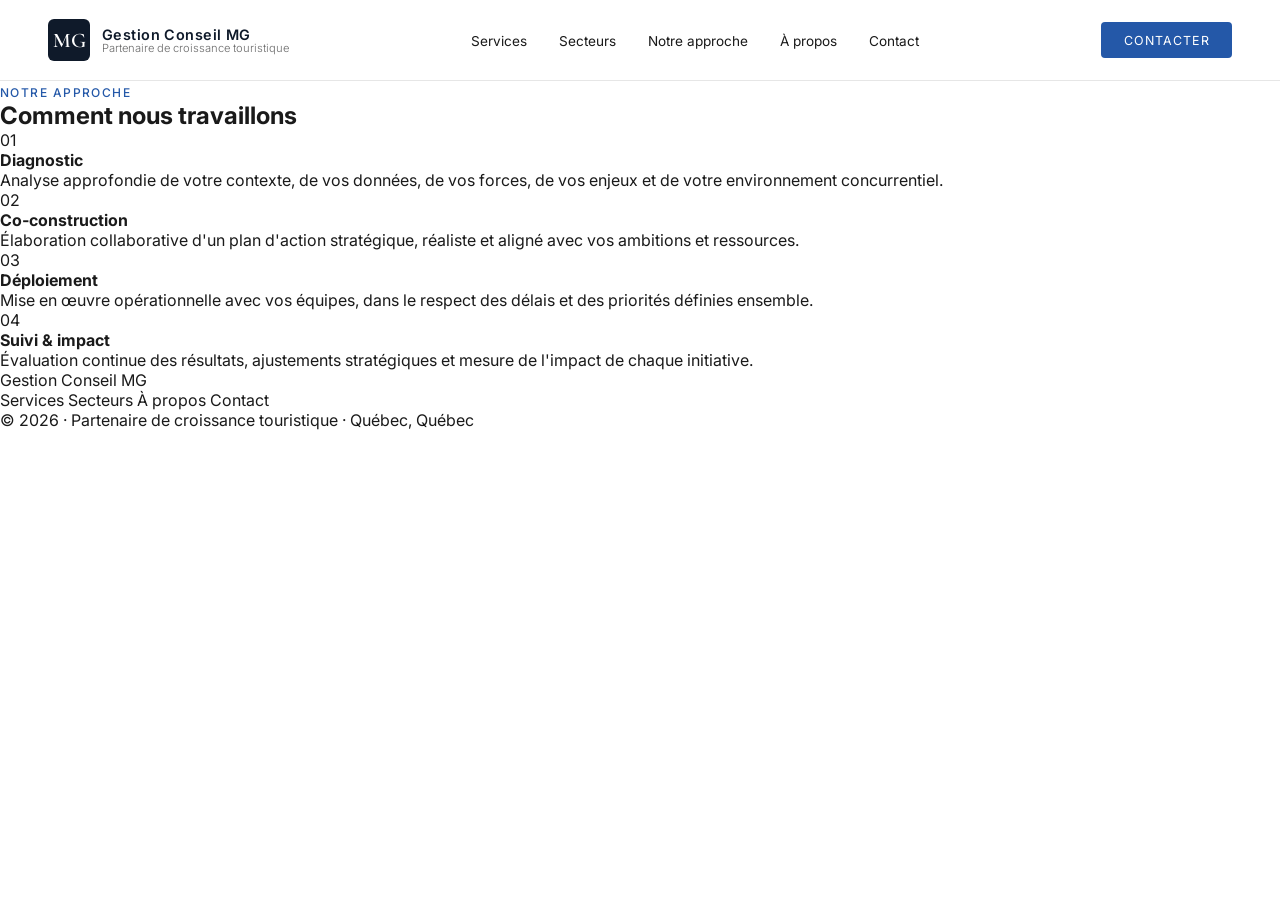
==== approche.html @ d7da7059 "Refactorisation : séparation CSS et JS, ajout des pages HTML" ====
<!DOCTYPE html>
<html lang="fr">
<head>
  <meta charset="UTF-8">
  <meta name="viewport" content="width=device-width, initial-scale=1.0">
  <title>Notre approche — Gestion Conseil MG</title>

  <link rel="stylesheet" href="style.css">
  <script src="script.js" defer></script>

  <link href="https://fonts.googleapis.com/css2?family=Inter:wght@300;400;500;600&family=Cormorant+Garamond:wght@400;500;600&display=swap" rel="stylesheet">
</head>
<body>

<div class="mobile-overlay"></div>

<div class="mobile-drawer">
  <a href="services.html">Services</a>
  <a href="secteurs.html">Secteurs</a>
  <a href="approche.html">Notre approche</a>
  <a href="apropos.html">À propos</a>
  <a href="contact.html">Contact</a>

  <a class="drawer-cta" href="contact.html">Démarrer un projet</a>

  <div class="drawer-infos">
    Québec, Québec, Canada<br>
    contact@gestionconseilmg.com
  </div>
</div>

<nav>
  <a class="logo-wrap" href="index.html">
    <div class="logo-mark"><span>MG</span></div>
    <div>
      <div class="logo-text">Gestion Conseil MG</div>
      <div class="logo-sub">Partenaire de croissance touristique</div>
    </div>
  </a>

  <button class="nav-toggle" aria-label="Ouvrir le menu" aria-expanded="false">
    <span class="bar"></span>
    <span class="bar"></span>
    <span class="bar"></span>
  </button>

  <ul class="nav-links">
    <li><a href="services.html">Services</a></li>
    <li><a href="secteurs.html">Secteurs</a></li>
    <li><a href="approche.html">Notre approche</a></li>
    <li><a href="apropos.html">À propos</a></li>
    <li><a href="contact.html">Contact</a></li>
  </ul>

  <a class="nav-cta" href="contact.html">Contacter</a>
</nav>

<section class="process" id="approche">
  <span class="sec-label">Notre approche</span>
  <h2>Comment nous travaillons</h2>

  <div class="steps">
    <div class="step">
      <div class="step-n">01</div>
      <h4>Diagnostic</h4>
      <p>Analyse approfondie de votre contexte, de vos données, de vos forces, de vos enjeux et de votre environnement concurrentiel.</p>
    </div>

    <div class="step">
      <div class="step-n">02</div>
      <h4>Co‑construction</h4>
      <p>Élaboration collaborative d'un plan d'action stratégique, réaliste et aligné avec vos ambitions et ressources.</p>
    </div>

    <div class="step">
      <div class="step-n">03</div>
      <h4>Déploiement</h4>
      <p>Mise en œuvre opérationnelle avec vos équipes, dans le respect des délais et des priorités définies ensemble.</p>
    </div>

    <div class="step">
      <div class="step-n">04</div>
      <h4>Suivi &amp; impact</h4>
      <p>Évaluation continue des résultats, ajustements stratégiques et mesure de l'impact de chaque initiative.</p>
    </div>
  </div>
</section>

<footer>
  <div class="foot-logo">Gestion Conseil MG</div>
  <div class="foot-links">
    <a href="services.html">Services</a>
    <a href="secteurs.html">Secteurs</a>
    <a href="apropos.html">À propos</a>
    <a href="contact.html">Contact</a>
  </div>
  <div class="foot-right">© 2026 · Partenaire de croissance touristique · Québec, Québec</div>
</footer>

</body>
</html>
---- style.css ----
/* ───────────────────────────────────────────── */
/* VARIABLES & RESET */
/* ───────────────────────────────────────────── */

:root {
  --encre: #0f1a2a;
  --cobalt: #2458A8;
  --safran: #C47A1E;
  --ivoire: #F7F3EB;
  --bg: #ffffff;
  --bg-soft: #f5f7fa;
  --text: #1a1a1a;
  --text-muted: #6b6b6b;
  --border: #dcdcdc;
  --border-soft: #e6e6e6;
  --radius: 6px;
}

* { margin: 0; padding: 0; box-sizing: border-box; }
body {
  font-family: 'Inter', sans-serif;
  background: var(--bg);
  color: var(--text);
  overflow-x: hidden;
}
a { text-decoration: none; color: inherit; }
ul { list-style: none; }

/* ───────────────────────────────────────────── */
/* NAVIGATION */
/* ───────────────────────────────────────────── */

nav {
  padding: 1.2rem 3rem;
  display: flex;
  justify-content: space-between;
  align-items: center;
  border-bottom: 0.5px solid var(--border-soft);
  background: var(--bg);
  position: relative;
  z-index: 1000;
}

.logo-wrap { display: flex; align-items: center; gap: 12px; }
.logo-mark {
  width: 42px; height: 42px;
  border-radius: 6px;
  background: var(--encre);
  display: flex; align-items: center; justify-content: center;
}
.logo-mark span {
  font-family: 'Cormorant Garamond', serif;
  font-size: 1.3rem; color: #fff; font-weight: 600;
}
.logo-text {
  font-size: 0.9rem; font-weight: 600; color: var(--encre);
  letter-spacing: 0.03em;
}
.logo-sub {
  font-size: 0.7rem; font-weight: 300; color: var(--text-muted);
  margin-top: -2px;
}

.nav-links {
  display: flex;
  gap: 2rem;
  align-items: center;
}

.nav-links a {
  font-size: 0.85rem;
  font-weight: 400;
  color: var(--text);
  transition: color 0.2s;
}
.nav-links a:hover { color: var(--cobalt); }

.nav-cta {
  background: var(--cobalt);
  color: #fff;
  padding: 0.65rem 1.4rem;
  border-radius: 4px;
  border: none;
  font-size: 0.78rem;
  letter-spacing: 0.08em;
  text-transform: uppercase;
  cursor: pointer;
  transition: opacity 0.2s;
}
.nav-cta:hover { opacity: 0.85; }

/* ───────────────────────────────────────────── */
/* HAMBURGER (3 LIGNES ANIMÉES) */
/* ───────────────────────────────────────────── */

.nav-toggle {
  display: none;
  flex-direction: column;
  gap: 5px;
  background: none;
  border: none;
  cursor: pointer;
  z-index: 1100;
}

.nav-toggle .bar {
  width: 26px;
  height: 3px;
  background: var(--encre);
  border-radius: 2px;
  transition: transform 0.35s ease, opacity 0.25s ease;
}

/* État ouvert → croix */
.nav-toggle.open .bar:nth-child(1) {
  transform: translateY(8px) rotate(45deg);
}
.nav-toggle.open .bar:nth-child(2) {
  opacity: 0;
}
.nav-toggle.open .bar:nth-child(3) {
  transform: translateY(-8px) rotate(-45deg);
}

/* ───────────────────────────────────────────── */
/* DRAWER MOBILE */
/* ───────────────────────────────────────────── */

.mobile-overlay {
  position: fixed;
  inset: 0;
  background: rgba(0,0,0,0.45);
  opacity: 0;
  pointer-events: none;
  transition: opacity 0.3s ease;
  z-index: 900;
}

body.nav-open .mobile-overlay {
  opacity: 1;
  pointer-events: auto;
}

.mobile-drawer {
  position: fixed;
  top: 0;
  right: -80%;
  width: 80%;
  height: 100vh;
  background: var(--encre);
  padding: 2.5rem 2rem;
  display: flex;
  flex-direction: column;
  gap: 2rem;
  transition: right 0.35s ease;
  z-index: 1000;
}

body.nav-open .mobile-drawer {
  right: 0;
}

.mobile-drawer a {
  color: #fff;
  font-size: 1rem;
  font-weight: 400;
  padding: 0.4rem 0;
}

.mobile-drawer .drawer-cta {
  margin-top: 1rem;
  background: var(--cobalt);
  color: #fff;
  padding: 0.9rem 1.4rem;
  border-radius: 4px;
  text-align: center;
  font-size: 0.85rem;
  letter-spacing: 0.08em;
  text-transform: uppercase;
}

.drawer-infos {
  margin-top: auto;
  color: rgba(255,255,255,0.7);
  font-size: 0.85rem;
  line-height: 1.6;
}

/* ───────────────────────────────────────────── */
/* HERO */
/* ───────────────────────────────────────────── */

.hero {
  display: grid;
  grid-template-columns: 1fr 1fr;
  min-height: 600px;
  border-bottom: 0.5px solid var(--border-soft);
}

.hero-left {
  padding: 4rem 3rem;
  display: flex;
  flex-direction: column;
  justify-content: center;
}

.hero-tag {
  display: flex;
  align-items: center;
  gap: 10px;
  margin-bottom: 1.2rem;
}
.tag-line {
  width: 40px; height: 2px; background: var(--cobalt);
}
.tag-txt {
  font-size: 0.75rem; letter-spacing: 0.1em; color: var(--cobalt);
  text-transform: uppercase;
}

h1 {
  font-family: 'Cormorant Garamond', serif;
  font-size: 3rem;
  font-weight: 400;
  line-height: 1.2;
  margin-bottom: 1.2rem;
}
h1 em { font-style: italic; color: var(--cobalt); }

.hero-desc {
  font-size: 0.95rem;
  color: var(--text-muted);
  line-height: 1.75;
  margin-bottom: 2rem;
}

.hero-actions {
  display: flex;
  gap: 1rem;
}

.btn-dark {
  background: var(--encre);
  color: #fff;
  padding: 0.9rem 1.6rem;
  border-radius: 4px;
  border: none;
  font-size: 0.8rem;
  letter-spacing: 0.08em;
  text-transform: uppercase;
  cursor: pointer;
}
.btn-outline {
  background: transparent;
  border: 1px solid var(--encre);
  color: var(--encre);
  padding: 0.9rem 1.6rem;
  border-radius: 4px;
  font-size: 0.8rem;
  letter-spacing: 0.08em;
  text-transform: uppercase;
  cursor: pointer;
}

/* HERO RIGHT */
.hero-right {
  position: relative;
  overflow: hidden;
  display: grid;
  grid-template-rows: 1fr auto auto;
}

.hero-right-bg {
  position: absolute;
  inset: 0;
  width: 100%; height: 100%;
  object-fit: cover;
  z-index: 1;
}

.hero-right-overlay {
  position: absolute;
  inset: 0;
  background: rgba(0,0,0,0.15);
  z-index: 2;
}

.hero-stat-block {
  padding: 2rem;
  border-top: 0.5px solid rgba(255,255,255,0.2);
  z-index: 3;
  backdrop-filter: blur(3px);
}

.big-num {
  font-family: 'Cormorant Garamond', serif;
  font-size: 2.8rem;
  color: #fff;
  margin-bottom: 0.3rem;
}
.big-label {
  font-size: 0.85rem;
  color: rgba(255,255,255,0.85);
  line-height: 1.6;
}

/* ───────────────────────────────────────────── */
/* TAGLINE BAR */
/* ───────────────────────────────────────────── */

.tagline-bar {
  display: flex;
  justify-content: center;
  align-items: center;
  gap: 2rem;
  padding: 1.4rem 0;
  background: var(--bg-soft);
  border-bottom: 0.5px solid var(--border-soft);
}

.tl-item {
  font-size: 0.78rem;
  color: var(--text-muted);
  letter-spacing: 0.05em;
}
.tl-dot {
  width: 5px; height: 5px; border-radius: 50%;
  background: var(--cobalt); opacity: 0.4;
}

/* ───────────────────────────────────────────── */
/* SERVICES */
/* ───────────────────────────────────────────── */

.section { padding: 4.5rem 3rem; }

.sec-header {
  display: flex;
  justify-content: space-between;
  align-items: flex-end;
  margin-bottom: 2.5rem;
}

.sec-label {
  font-size: 0.75rem;
  letter-spacing: 0.12em;
  text-transform: uppercase;
  color: var(--cobalt);
  font-weight: 500;
}

.sec-desc-right {
  max-width: 380px;
  font-size: 0.85rem;
  color: var(--text-muted);
  line-height: 1.7;
}

.services-grid {
  display: grid;
  grid-template-columns: repeat(2, 1fr);
  border-top: 0.5px solid var(--border-soft);
  border-left: 0.5px solid var(--border-soft);
}

.svc {
  padding: 2.5rem 2rem;
  border-right: 0.5px solid var(--border-soft);
  border-bottom: 0.5px solid var(--border-soft);
  display: flex;
  flex-direction: column;
  transition: background 0.2s;
}
.svc:hover { background: var(--bg-soft); }

.svc-top {
  display: flex;
  justify-content: space-between;
  margin-bottom: 1.5rem;
}

.svc-num {
  font-family: 'Cormorant Garamond', serif;
  font-size: 1.4rem;
  color: var(--cobalt);
  opacity: 0.3;
}

.svc-badge {
  font-size: 0.65rem;
  font-weight: 500;
  letter-spacing: 0.1em;
  text-transform: uppercase;
  padding: 4px 10px;
  border-radius: 100px;
  background: var(--ivoire);
  color: var(--ocre);
  border: 0.5px solid var(--safran);
}

.svc h3 {
  font-family: 'Cormorant Garamond', serif;
  font-size: 1.45rem;
  font-weight: 400;
  margin-bottom: 1rem;
  line-height: 1.3;
}
.svc h3 em { color: var(--cobalt); }

.svc-body {
  font-size: 0.82rem;
  color: var(--text-muted);
  line-height: 1.75;
  flex: 1;
}

.svc-items {
  margin-top: 1rem;
  display: flex;
  flex-direction: column;
  gap: 0.55rem;
}

.svc-items li {
  display: flex;
  gap: 9px;
  font-size: 0.8rem;
  color: var(--text-muted);
  line-height: 1.55;
}

.li-dot {
  width: 5px; height: 5px;
  border-radius: 50%;
  background: var(--ocre);
  opacity: 0.5;
  margin-top: 7px;
}

.svc-footer {
  margin-top: 1.5rem;
  padding-top: 1.2rem;
  border-top: 0.5px solid var(--border-soft);
}

.svc-link {
  font-size: 0.72rem;
  font-weight: 500;
  color: var(--cobalt);
  letter-spacing: 0.08em;
  text-transform: uppercase;
  transition: gap 0.2s, color 0.2s;
}
.svc-link:hover { color: var(--ocre); }

/* ───────────────────────────────────────────── */
/* SECTEURS */
/* ───────────────────────────────────────────── */

.secteurs-section { padding: 4.5rem 3rem; background: var(--bg-soft); }

.secteur-tabs {
  display: flex;
  border-bottom: 0.5px solid var(--border-soft);
  overflow-x: auto;
}

.tab-btn {
  font-size: 0.82rem;
  font-weight: 400;
  letter-spacing: 0.06em;
  color: var(--text-muted);
  background: transparent;
  border: none;
  border-bottom: 2px solid transparent;
  padding: 0.9rem 1.6rem;
  cursor: pointer;
  transition: color 0.2s, border-color 0.2s;
  white-space: nowrap;
}
.tab-btn.active {
  color: var(--encre);
  font-weight: 500;
  border-bottom-color: var(--ocre);
}
.tab-btn:hover { color: var(--text); }

.secteur-panels {
  border: 0.5px solid var(--border-soft);
  border-top: none;
  background: var(--bg);
}

.secteur-panel {
  display: none;
  grid-template-columns: 1fr 1fr;
  min-height: 400px;
}
.secteur-panel.active { display: grid; }

.panel-left {
  padding: 3rem;
  border-right: 0.5px solid var(--border-soft);
  display: flex;
  flex-direction: column;
  justify-content: space-between;
}

.panel-icon {
  width: 52px; height: 52px;
  background: var(--encre);
  border-radius: 6px;
  display: flex;
  align-items: center;
  justify-content: center;
  margin-bottom: 2rem;
}
.panel-icon svg {
  width: 24px; height: 24px;
  stroke: #fff;
  fill: none;
  stroke-width: 1.5;
}

.panel-title {
  font-family: 'Cormorant Garamond', serif;
  font-size: 2.1rem;
  font-weight: 400;
  margin-bottom: 0.75rem;
}
.panel-title em { color: var(--cobalt); }

.panel-subtitle {
  font-size: 0.86rem;
  color: var(--text-muted);
  line-height: 1.78;
  margin-bottom: 2rem;
}

.panel-cta {
  display: inline-flex;
  align-items: center;
  gap: 8px;
  font-size: 0.75rem;
  font-weight: 500;
  color: var(--ocre);
  letter-spacing: 0.1em;
  text-transform: uppercase;
  border: 1px solid var(--ocre);
  padding: 0.65rem 1.3rem;
  border-radius: 3px;
  background: transparent;
  transition: background 0.2s, color 0.2s;
}
.panel-cta:hover {
  background: var(--ocre);
  color: #fff;
}

.panel-right {
  padding: 3rem;
  display: flex;
  flex-direction: column;
}

.panel-challenge h4,
.panel-services h4 {
  font-size: 0.7rem;
  font-weight: 500;
  letter-spacing: 0.15em;
  color: var(--cobalt);
  text-transform: uppercase;
  margin-bottom: 1rem;
}

.panel-challenge p {
  font-size: 0.87rem;
  color: var(--text-muted);
  line-height: 1.78;
}

.panel-services {
  border-top: 0.5px solid var(--border-soft);
  padding-top: 1.5rem;
}

.panel-tags {
  display: flex;
  flex-wrap: wrap;
  gap: 0.5rem;
}

.ptag {
  font-size: 0.72rem;
  font-weight: 400;
  color: var(--encre);
  background: var(--ivoire);
  border: 0.5px solid var(--safran);
  padding: 5px 13px;
  border-radius: 100px;
}

/* ───────────────────────────────────────────── */
/* À PROPOS */
/* ───────────────────────────────────────────── */

.about {
  display: grid;
  grid-template-columns: 1fr 1fr;
  background: var(--encre);
}

.about-left {
  padding: 4.5rem 3rem;
  border-right: 0.5px solid rgba(255,255,255,0.08);
}

.about-left .sec-label { color: var(--safran); }
.about-left h2 { color: #fff; margin-bottom: 1.5rem; }

.about-right {
  padding: 4.5rem 3rem;
  display: flex;
  flex-direction: column;
  justify-content: center;
}

.about-right p {
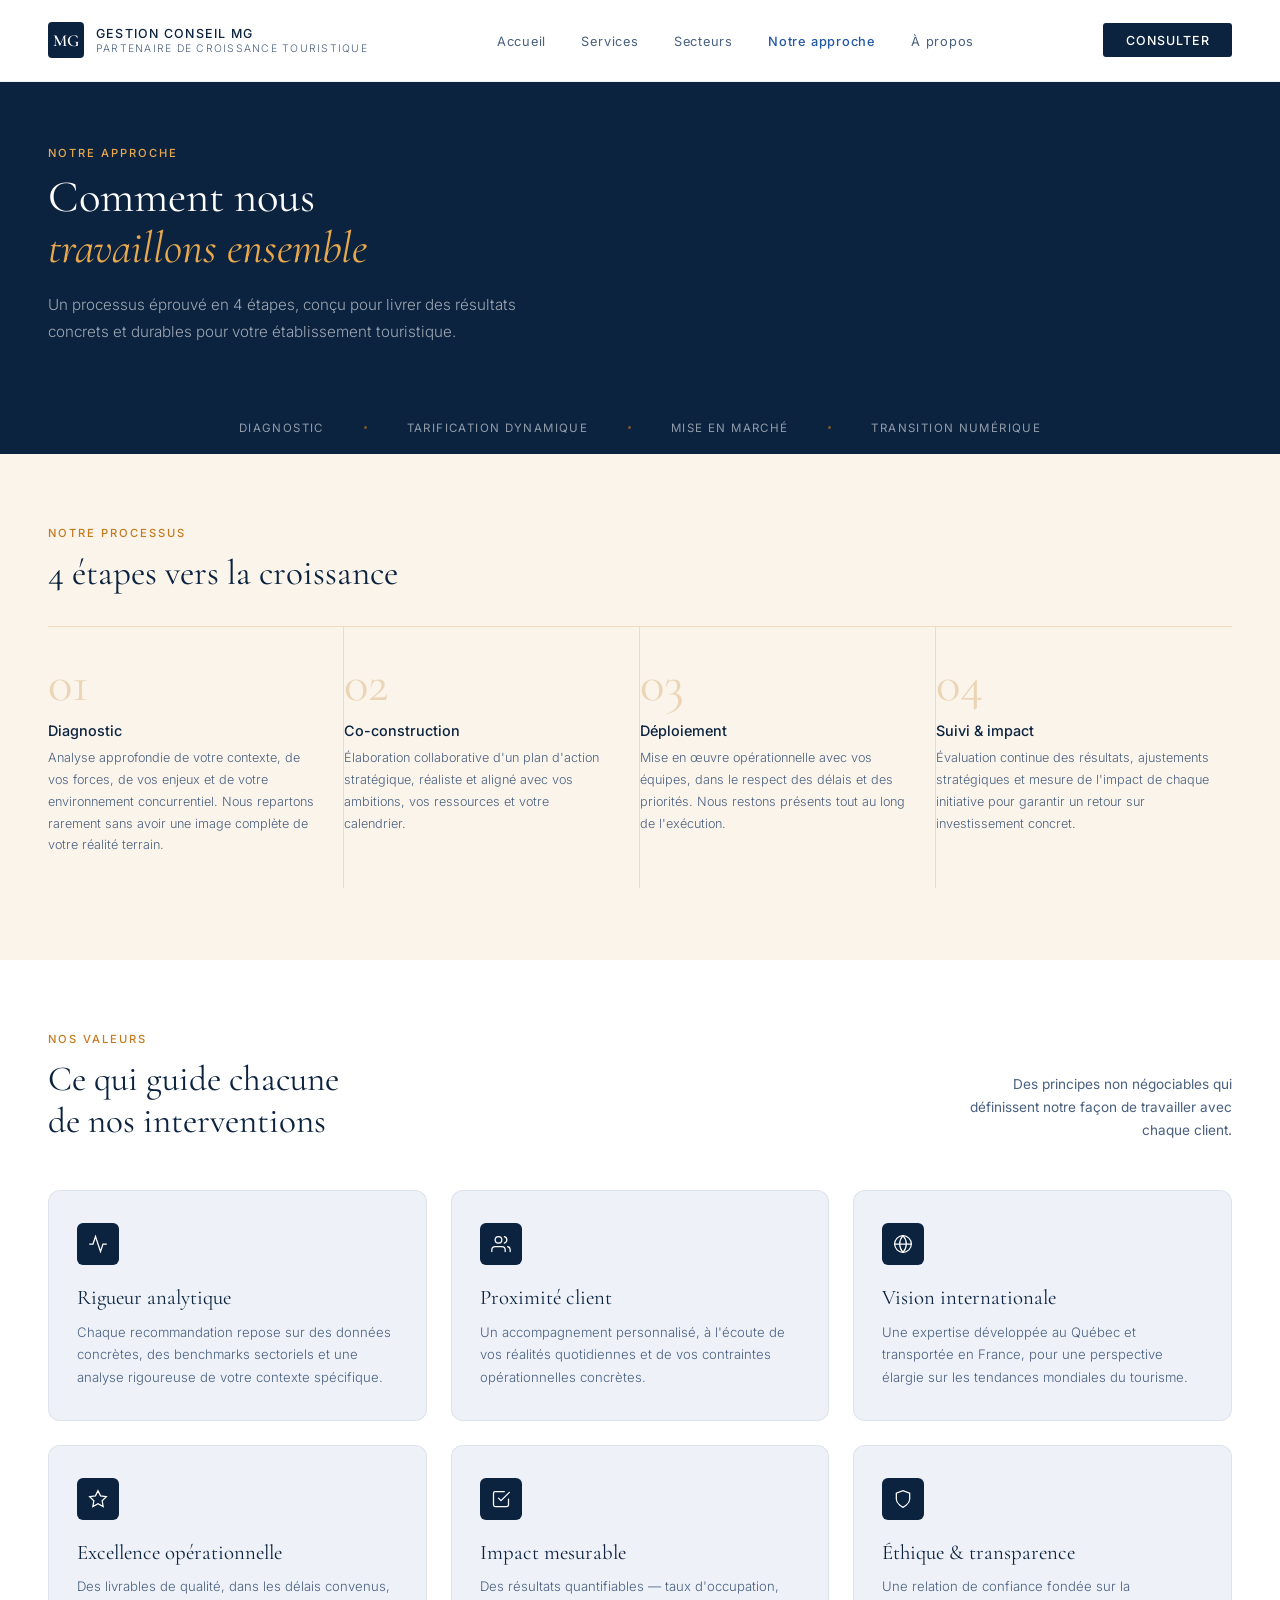
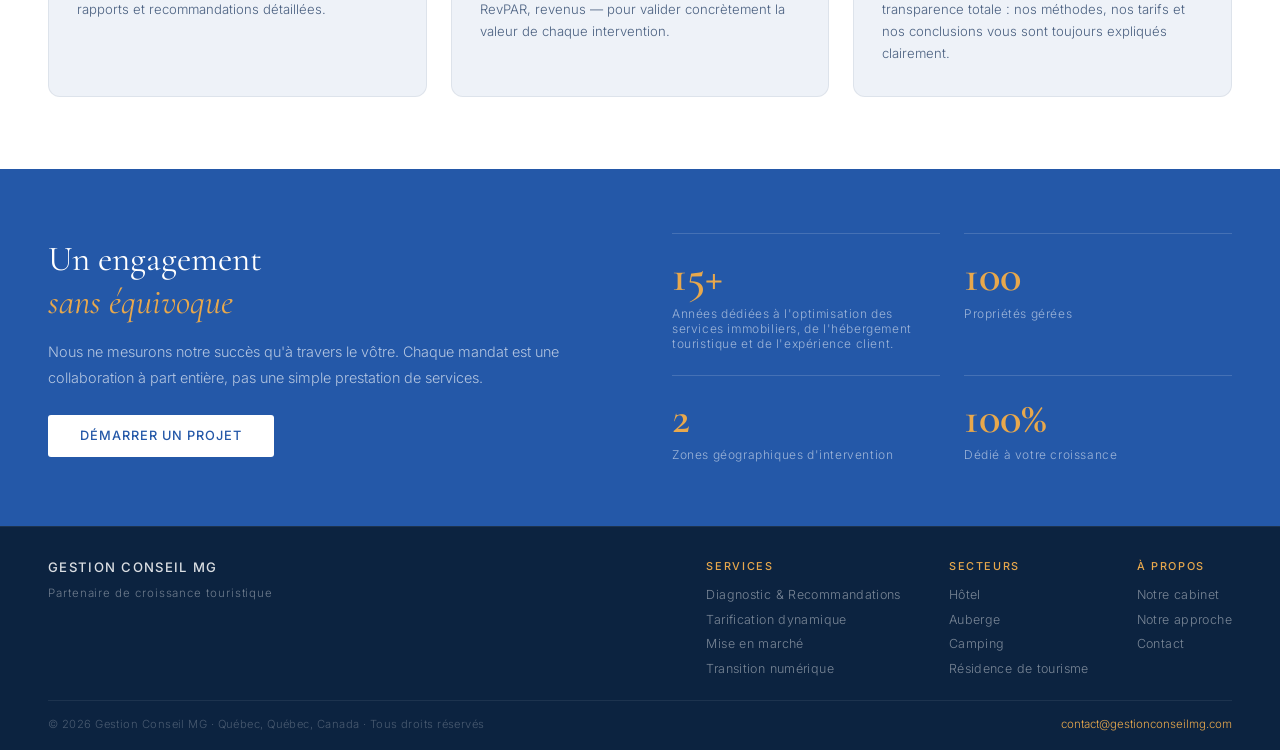
==== commit 22c57a53: "Update approche.html" ====
--- a/approche.html
+++ b/approche.html
@@ -1,101 +1,154 @@
 <!DOCTYPE html>
 <html lang="fr">
 <head>
-  <meta charset="UTF-8">
-  <meta name="viewport" content="width=device-width, initial-scale=1.0">
-  <title>Notre approche — Gestion Conseil MG</title>
-
-  <link rel="stylesheet" href="style.css">
-  <script src="script.js" defer></script>
-
-  <link href="https://fonts.googleapis.com/css2?family=Inter:wght@300;400;500;600&family=Cormorant+Garamond:wght@400;500;600&display=swap" rel="stylesheet">
+  <meta charset="UTF-8"/><meta name="viewport" content="width=device-width, initial-scale=1.0"/>
+  <title>Notre approche | Gestion Conseil MG</title>
+  <link rel="stylesheet" href="style.css"/>
+  <style>
+    .steps-section { padding: 4.5rem 3rem; background: var(--ivoire); }
+    .steps { display: grid; grid-template-columns: repeat(4,1fr); border-top: 0.5px solid rgba(196,122,30,.2); margin-top: 2rem; }
+    .step { padding: 2rem 1.8rem 2rem 0; border-right: 0.5px solid rgba(196,122,30,.2); }
+    .step:last-child { border-right: none; padding-right: 0; }
+    .step-n { font-family: 'Cormorant Garamond', serif; font-size: 3.2rem; color: var(--ocre); opacity: .25; line-height: 1; margin-bottom: .75rem; }
+    .step h4 { font-size: .9rem; font-weight: 500; color: var(--encre); margin-bottom: .5rem; }
+    .step p { font-size: .79rem; font-weight: 300; color: var(--text-muted); line-height: 1.72; }
+    .values-section { padding: 4.5rem 3rem; }
+    .values-grid { display: grid; grid-template-columns: repeat(3,1fr); gap: 1.5rem; margin-top: 2.5rem; }
+    .val-card { border: 0.5px solid var(--border-soft); border-radius: var(--radius-lg); padding: 2rem 1.75rem; background: var(--bg-soft); transition: border-color .2s; }
+    .val-card:hover { border-color: var(--cobalt); }
+    .val-icon { width: 42px; height: 42px; background: var(--encre); border-radius: 6px; display: flex; align-items: center; justify-content: center; margin-bottom: 1.25rem; }
+    .val-icon svg { width: 20px; height: 20px; stroke: #fff; fill: none; stroke-width: 1.5; stroke-linecap: round; }
+    .val-card h3 { font-family: 'Cormorant Garamond', serif; font-size: 1.3rem; font-weight: 400; color: var(--text); margin-bottom: .65rem; }
+    .val-card p { font-size: .82rem; font-weight: 300; color: var(--text-muted); line-height: 1.7; }
+    .engagement { padding: 4rem 3rem; background: var(--cobalt); display: grid; grid-template-columns: 1fr 1fr; gap: 4rem; align-items: center; }
+    .engagement h2 { font-family: 'Cormorant Garamond', serif; font-size: 2.2rem; color: #fff; font-weight: 400; }
+    .engagement h2 em { font-style: italic; color: var(--safran); }
+    .engagement p { font-size: .9rem; font-weight: 300; color: rgba(255,255,255,.65); line-height: 1.8; margin-top: 1rem; }
+    .engagement-stats { display: grid; grid-template-columns: 1fr 1fr; gap: 1.5rem; }
+    .e-stat { border-top: 1px solid rgba(255,255,255,.15); padding-top: 1.25rem; }
+    .e-num { font-family: 'Cormorant Garamond', serif; font-size: 2.8rem; font-weight: 600; color: var(--safran); line-height: 1; }
+    .e-label { font-size: .75rem; font-weight: 300; color: rgba(255,255,255,.55); margin-top: .4rem; letter-spacing: .05em; }
+    @media(max-width:860px){
+      .steps { grid-template-columns: 1fr 1fr; }
+      .step { border-bottom: 0.5px solid rgba(196,122,30,.2); }
+      .step:nth-child(2n) { border-right: none; }
+      .values-grid { grid-template-columns: 1fr 1fr; }
+      .engagement { grid-template-columns: 1fr; gap: 2rem; padding: 3rem 1.5rem; }
+      .steps-section { padding: 3rem 1.5rem; }
+      .values-section { padding: 3rem 1.5rem; }
+    }
+    @media(max-width:520px){ .values-grid { grid-template-columns: 1fr; } }
+  </style>
 </head>
 <body>
-
-<div class="mobile-overlay"></div>
-
-<div class="mobile-drawer">
-  <a href="services.html">Services</a>
-  <a href="secteurs.html">Secteurs</a>
-  <a href="approche.html">Notre approche</a>
-  <a href="apropos.html">À propos</a>
-  <a href="contact.html">Contact</a>
-
-  <a class="drawer-cta" href="contact.html">Démarrer un projet</a>
-
-  <div class="drawer-infos">
-    Québec, Québec, Canada<br>
-    contact@gestionconseilmg.com
-  </div>
+<nav>
+  <a class="logo-wrap" href="index.html"><div class="logo-mark"><span>MG</span></div><div><div class="logo-text">Gestion Conseil MG</div><div class="logo-sub">Partenaire de croissance touristique</div></div></a>
+  <ul class="nav-links">
+    <li><a href="index.html">Accueil</a></li><li><a href="services.html">Services</a></li><li><a href="secteurs.html">Secteurs</a></li><li><a href="approche.html" class="active">Notre approche</a></li><li><a href="apropos.html">À propos</a></li>
+  </ul>
+  <a class="nav-cta" href="index.html#contact">Consulter</a>
+  <button class="hamburger" aria-label="Menu"><span></span><span></span><span></span></button>
+</nav>
+<div class="mobile-menu">
+  <a href="index.html">Accueil</a><a href="services.html">Services</a><a href="secteurs.html">Secteurs</a><a href="approche.html">Notre approche</a><a href="apropos.html">À propos</a>
+  <a class="mobile-cta" href="index.html#contact">Consulter</a>
 </div>
 
-<nav>
-  <a class="logo-wrap" href="index.html">
-    <div class="logo-mark"><span>MG</span></div>
-    <div>
-      <div class="logo-text">Gestion Conseil MG</div>
-      <div class="logo-sub">Partenaire de croissance touristique</div>
+<div class="page-hero">
+  <span class="sec-label">Notre approche</span>
+  <h1>Comment nous<br><em>travaillons ensemble</em></h1>
+  <p>Un processus éprouvé en 4 étapes, conçu pour livrer des résultats concrets et durables pour votre établissement touristique.</p>
+</div>
+
+<div class="tagline-bar">
+  <span class="tl-item">Diagnostic</span><div class="tl-dot"></div>
+  <span class="tl-item">Tarification dynamique</span><div class="tl-dot"></div>
+  <span class="tl-item">Mise en marché</span><div class="tl-dot"></div>
+  <span class="tl-item">Transition numérique</span>
+</div>
+
+<section class="steps-section">
+  <span class="sec-label">Notre processus</span>
+  <h2>4 étapes vers la croissance</h2>
+  <div class="steps">
+    <div class="step"><div class="step-n">01</div><h4>Diagnostic</h4><p>Analyse approfondie de votre contexte, de vos forces, de vos enjeux et de votre environnement concurrentiel. Nous repartons rarement sans avoir une image complète de votre réalité terrain.</p></div>
+    <div class="step"><div class="step-n">02</div><h4>Co-construction</h4><p>Élaboration collaborative d'un plan d'action stratégique, réaliste et aligné avec vos ambitions, vos ressources et votre calendrier.</p></div>
+    <div class="step"><div class="step-n">03</div><h4>Déploiement</h4><p>Mise en œuvre opérationnelle avec vos équipes, dans le respect des délais et des priorités. Nous restons présents tout au long de l'exécution.</p></div>
+    <div class="step"><div class="step-n">04</div><h4>Suivi &amp; impact</h4><p>Évaluation continue des résultats, ajustements stratégiques et mesure de l'impact de chaque initiative pour garantir un retour sur investissement concret.</p></div>
+  </div>
+</section>
+
+<section class="values-section">
+  <div class="sec-header">
+    <div><span class="sec-label">Nos valeurs</span><h2>Ce qui guide chacune<br>de nos interventions</h2></div>
+    <p class="sec-desc-right">Des principes non négociables qui définissent notre façon de travailler avec chaque client.</p>
+  </div>
+  <div class="values-grid">
+    <div class="val-card">
+      <div class="val-icon"><svg viewBox="0 0 24 24"><polyline points="22 12 18 12 15 21 9 3 6 12 2 12"/></svg></div>
+      <h3>Rigueur analytique</h3>
+      <p>Chaque recommandation repose sur des données concrètes, des benchmarks sectoriels et une analyse rigoureuse de votre contexte spécifique.</p>
     </div>
-  </a>
-
-  <button class="nav-toggle" aria-label="Ouvrir le menu" aria-expanded="false">
-    <span class="bar"></span>
-    <span class="bar"></span>
-    <span class="bar"></span>
-  </button>
-
-  <ul class="nav-links">
-    <li><a href="services.html">Services</a></li>
-    <li><a href="secteurs.html">Secteurs</a></li>
-    <li><a href="approche.html">Notre approche</a></li>
-    <li><a href="apropos.html">À propos</a></li>
-    <li><a href="contact.html">Contact</a></li>
-  </ul>
-
-  <a class="nav-cta" href="contact.html">Contacter</a>
-</nav>
-
-<section class="process" id="approche">
-  <span class="sec-label">Notre approche</span>
-  <h2>Comment nous travaillons</h2>
-
-  <div class="steps">
-    <div class="step">
-      <div class="step-n">01</div>
-      <h4>Diagnostic</h4>
-      <p>Analyse approfondie de votre contexte, de vos données, de vos forces, de vos enjeux et de votre environnement concurrentiel.</p>
+    <div class="val-card">
+      <div class="val-icon"><svg viewBox="0 0 24 24"><path d="M17 21v-2a4 4 0 0 0-4-4H5a4 4 0 0 0-4 4v2"/><circle cx="9" cy="7" r="4"/><path d="M23 21v-2a4 4 0 0 0-3-3.87"/><path d="M16 3.13a4 4 0 0 1 0 7.75"/></svg></div>
+      <h3>Proximité client</h3>
+      <p>Un accompagnement personnalisé, à l'écoute de vos réalités quotidiennes et de vos contraintes opérationnelles concrètes.</p>
     </div>
-
-    <div class="step">
-      <div class="step-n">02</div>
-      <h4>Co‑construction</h4>
-      <p>Élaboration collaborative d'un plan d'action stratégique, réaliste et aligné avec vos ambitions et ressources.</p>
+    <div class="val-card">
+      <div class="val-icon"><svg viewBox="0 0 24 24"><circle cx="12" cy="12" r="10"/><line x1="2" y1="12" x2="22" y2="12"/><path d="M12 2a15.3 15.3 0 0 1 4 10 15.3 15.3 0 0 1-4 10 15.3 15.3 0 0 1-4-10 15.3 15.3 0 0 1 4-10z"/></svg></div>
+      <h3>Vision internationale</h3>
+      <p>Une expertise développée au Québec et transportée en France, pour une perspective élargie sur les tendances mondiales du tourisme.</p>
     </div>
-
-    <div class="step">
-      <div class="step-n">03</div>
-      <h4>Déploiement</h4>
-      <p>Mise en œuvre opérationnelle avec vos équipes, dans le respect des délais et des priorités définies ensemble.</p>
+    <div class="val-card">
+      <div class="val-icon"><svg viewBox="0 0 24 24"><path d="M12 2l3.09 6.26L22 9.27l-5 4.87 1.18 6.88L12 17.77l-6.18 3.25L7 14.14 2 9.27l6.91-1.01L12 2z"/></svg></div>
+      <h3>Excellence opérationnelle</h3>
+      <p>Des livrables de qualité, dans les délais convenus, rapports et recommandations détaillées.</p>
     </div>
-
-    <div class="step">
-      <div class="step-n">04</div>
-      <h4>Suivi &amp; impact</h4>
-      <p>Évaluation continue des résultats, ajustements stratégiques et mesure de l'impact de chaque initiative.</p>
+    <div class="val-card">
+      <div class="val-icon"><svg viewBox="0 0 24 24"><path d="M9 11l3 3L22 4"/><path d="M21 12v7a2 2 0 0 1-2 2H5a2 2 0 0 1-2-2V5a2 2 0 0 1 2-2h11"/></svg></div>
+      <h3>Impact mesurable</h3>
+      <p>Des résultats quantifiables — taux d'occupation, RevPAR, revenus — pour valider concrètement la valeur de chaque intervention.</p>
+    </div>
+    <div class="val-card">
+      <div class="val-icon"><svg viewBox="0 0 24 24"><path d="M12 22s8-4 8-10V5l-8-3-8 3v7c0 6 8 10 8 10z"/></svg></div>
+      <h3>Éthique &amp; transparence</h3>
+      <p>Une relation de confiance fondée sur la transparence totale : nos méthodes, nos tarifs et nos conclusions vous sont toujours expliqués clairement.</p>
     </div>
   </div>
 </section>
 
+<div class="engagement">
+  <div>
+    <h2>Un engagement<br><em>sans équivoque</em></h2>
+    <p>Nous ne mesurons notre succès qu'à travers le vôtre. Chaque mandat est une collaboration à part entière, pas une simple prestation de services.</p>
+    <a class="btn-white" href="index.html#contact" style="margin-top:1.5rem;background:#fff;color:var(--cobalt);border:none;padding:.85rem 2rem;font-family:'Inter',sans-serif;font-size:.8rem;font-weight:500;letter-spacing:.08em;text-transform:uppercase;cursor:pointer;border-radius:3px;text-decoration:none;display:inline-block;">Démarrer un projet</a>
+  </div>
+  <div class="engagement-stats">
+    <div class="e-stat"><div class="e-num">15+</div><div class="e-label">Années dédiées à l'optimisation des services immobiliers, de l'hébergement touristique et de l'expérience client.</div></div>
+    <div class="e-stat"><div class="e-num">100</div><div class="e-label">Propriétés gérées</div></div>
+    <div class="e-stat"><div class="e-num">2</div><div class="e-label">Zones géographiques d'intervention</div></div>
+    <div class="e-stat"><div class="e-num">100%</div><div class="e-label">Dédié à votre croissance</div></div>
+  </div>
+</div>
+
 <footer>
-  <div class="foot-logo">Gestion Conseil MG</div>
-  <div class="foot-links">
-    <a href="services.html">Services</a>
-    <a href="secteurs.html">Secteurs</a>
-    <a href="apropos.html">À propos</a>
-    <a href="contact.html">Contact</a>
+  <div class="footer-top">
+    <div class="foot-brand"><span class="foot-logo">Gestion Conseil MG</span><span class="foot-tagline">Partenaire de croissance touristique</span></div>
+    <div class="foot-nav">
+      <div class="foot-nav-col"><span class="foot-col-title">Services</span><a href="services.html">Diagnostic &amp; Recommandations</a><a href="services.html">Tarification dynamique</a><a href="services.html">Mise en marché</a><a href="services.html">Transition numérique</a></div>
+      <div class="foot-nav-col"><span class="foot-col-title">Secteurs</span><a href="secteurs.html">Hôtel</a><a href="secteurs.html">Auberge</a><a href="secteurs.html">Camping</a><a href="secteurs.html">Résidence de tourisme</a></div>
+      <div class="foot-nav-col"><span class="foot-col-title">À propos</span><a href="apropos.html">Notre cabinet</a><a href="approche.html">Notre approche</a><a href="index.html#contact">Contact</a></div>
+    </div>
   </div>
-  <div class="foot-right">© 2026 · Partenaire de croissance touristique · Québec, Québec</div>
+  <div class="footer-bottom">
+    <span class="foot-copy">© 2026 Gestion Conseil MG · Québec, Québec, Canada · Tous droits réservés</span>
+    <span class="foot-contact"><a href="mailto:matthieu.gergaud@gmail.com">contact@gestionconseilmg.com</a></span>
+  </div>
 </footer>
-
+<script>
+const hamburger=document.querySelector('.hamburger'),mobileMenu=document.querySelector('.mobile-menu');
+hamburger.addEventListener('click',()=>{hamburger.classList.toggle('open');mobileMenu.classList.toggle('open');document.body.style.overflow=mobileMenu.classList.contains('open')?'hidden':'';});
+mobileMenu.querySelectorAll('a').forEach(a=>a.addEventListener('click',()=>{hamburger.classList.remove('open');mobileMenu.classList.remove('open');document.body.style.overflow='';}));
+</script>
 </body>
 </html>
--- a/style.css
+++ b/style.css
@@ -1,628 +1,111 @@
-   /* ───────────────────────────────────────────── */
-/* VARIABLES & RESET */
-/* ───────────────────────────────────────────── */
+@import url('https://fonts.googleapis.com/css2?family=Cormorant+Garamond:ital,wght@0,400;0,600;1,400&family=Inter:wght@300;400;500&display=swap');
 
 :root {
-  --encre: #0f1a2a;
-  --cobalt: #2458A8;
-  --safran: #C47A1E;
-  --ivoire: #F7F3EB;
-  --bg: #ffffff;
-  --bg-soft: #f5f7fa;
-  --text: #1a1a1a;
-  --text-muted: #6b6b6b;
-  --border: #dcdcdc;
-  --border-soft: #e6e6e6;
-  --radius: 6px;
+  --encre:       #0C2340;
+  --cobalt:      #2458A8;
+  --ciel:        #5B90D8;
+  --ocre:        #C47A1E;
+  --safran:      #E8A84C;
+  --ivoire:      #FAF4EA;
+  --text:        #0C2340;
+  --text-muted:  #4A6080;
+  --bg:          #ffffff;
+  --bg-soft:     #EEF2F8;
+  --border:      rgba(12,35,64,0.13);
+  --border-soft: rgba(12,35,64,0.07);
+  --radius:      8px;
+  --radius-lg:   12px;
 }
 
 * { margin: 0; padding: 0; box-sizing: border-box; }
-body {
-  font-family: 'Inter', sans-serif;
-  background: var(--bg);
-  color: var(--text);
-  overflow-x: hidden;
-}
-a { text-decoration: none; color: inherit; }
-ul { list-style: none; }
+body { font-family: 'Inter', sans-serif; background: var(--bg); color: var(--text); -webkit-font-smoothing: antialiased; }
 
-/* ───────────────────────────────────────────── */
-/* NAVIGATION */
-/* ───────────────────────────────────────────── */
-
-nav {
-  padding: 1.2rem 3rem;
-  display: flex;
-  justify-content: space-between;
-  align-items: center;
-  border-bottom: 0.5px solid var(--border-soft);
-  background: var(--bg);
-  position: relative;
-  z-index: 1000;
-}
-
-.logo-wrap { display: flex; align-items: center; gap: 12px; }
-.logo-mark {
-  width: 42px; height: 42px;
-  border-radius: 6px;
-  background: var(--encre);
-  display: flex; align-items: center; justify-content: center;
-}
-.logo-mark span {
-  font-family: 'Cormorant Garamond', serif;
-  font-size: 1.3rem; color: #fff; font-weight: 600;
-}
-.logo-text {
-  font-size: 0.9rem; font-weight: 600; color: var(--encre);
-  letter-spacing: 0.03em;
-}
-.logo-sub {
-  font-size: 0.7rem; font-weight: 300; color: var(--text-muted);
-  margin-top: -2px;
-}
-
-.nav-links {
-  display: flex;
-  gap: 2rem;
-  align-items: center;
-}
-
-.nav-links a {
-  font-size: 0.85rem;
-  font-weight: 400;
-  color: var(--text);
-  transition: color 0.2s;
-}
-.nav-links a:hover { color: var(--cobalt); }
-
-.nav-cta {
-  background: var(--cobalt);
-  color: #fff;
-  padding: 0.65rem 1.4rem;
-  border-radius: 4px;
-  border: none;
-  font-size: 0.78rem;
-  letter-spacing: 0.08em;
-  text-transform: uppercase;
-  cursor: pointer;
-  transition: opacity 0.2s;
-}
+/* NAV */
+nav { display: flex; justify-content: space-between; align-items: center; padding: 1.4rem 3rem; border-bottom: 0.5px solid var(--border-soft); position: sticky; top: 0; background: var(--bg); z-index: 200; }
+.logo-wrap { display: flex; align-items: center; gap: 12px; text-decoration: none; }
+.logo-mark { width: 36px; height: 36px; background: var(--encre); border-radius: 4px; display: flex; align-items: center; justify-content: center; flex-shrink: 0; }
+.logo-mark span { font-family: 'Cormorant Garamond', serif; font-size: 1.05rem; font-weight: 600; color: #fff; }
+.logo-text { font-size: 0.78rem; font-weight: 500; letter-spacing: 0.1em; color: var(--text); text-transform: uppercase; line-height: 1.3; }
+.logo-sub { font-size: 0.65rem; font-weight: 300; letter-spacing: 0.12em; color: var(--text-muted); text-transform: uppercase; }
+.nav-links { display: flex; gap: 2.2rem; list-style: none; align-items: center; }
+.nav-links a { font-size: 0.8rem; color: var(--text-muted); text-decoration: none; letter-spacing: 0.06em; transition: color 0.2s; }
+.nav-links a:hover, .nav-links a.active { color: var(--cobalt); font-weight: 500; }
+.nav-cta { font-size: 0.78rem; font-weight: 500; background: var(--encre); color: #fff; border: none; padding: 0.6rem 1.4rem; border-radius: 3px; cursor: pointer; font-family: 'Inter', sans-serif; letter-spacing: 0.08em; text-transform: uppercase; transition: opacity 0.2s; text-decoration: none; display: inline-block; }
 .nav-cta:hover { opacity: 0.85; }
 
-/* ───────────────────────────────────────────── */
-/* HAMBURGER (3 LIGNES ANIMÉES) */
-/* ───────────────────────────────────────────── */
+/* HAMBURGER */
+.hamburger { display: none; flex-direction: column; gap: 5px; cursor: pointer; padding: 4px; background: none; border: none; z-index: 300; }
+.hamburger span { display: block; width: 24px; height: 2px; background: var(--encre); border-radius: 2px; transition: transform 0.3s, opacity 0.3s; }
+.hamburger.open span:nth-child(1) { transform: translateY(7px) rotate(45deg); }
+.hamburger.open span:nth-child(2) { opacity: 0; }
+.hamburger.open span:nth-child(3) { transform: translateY(-7px) rotate(-45deg); }
 
-.nav-toggle {
-  display: none;
-  flex-direction: column;
-  gap: 5px;
-  background: none;
-  border: none;
-  cursor: pointer;
-  z-index: 1100;
+/* MENU MOBILE */
+.mobile-menu { display: none; position: fixed; inset: 0; background: var(--bg); z-index: 150; flex-direction: column; align-items: center; justify-content: center; padding: 5rem 2rem 3rem; }
+.mobile-menu.open { display: flex; }
+.mobile-menu a { font-size: 1.6rem; font-family: 'Cormorant Garamond', serif; font-weight: 400; color: var(--text); text-decoration: none; padding: 1.1rem 0; width: 100%; text-align: center; border-bottom: 0.5px solid var(--border-soft); transition: color 0.2s; }
+.mobile-menu a:first-child { border-top: 0.5px solid var(--border-soft); }
+.mobile-menu a:hover { color: var(--cobalt); }
+.mobile-menu .mobile-cta { margin-top: 2rem; background: var(--cobalt); color: #fff; padding: 0.9rem 2.5rem; border-radius: 3px; font-family: 'Inter', sans-serif; font-size: 0.85rem; font-weight: 500; letter-spacing: 0.08em; text-transform: uppercase; text-decoration: none; }
+
+/* TAGLINE BAR */
+.tagline-bar { padding: 1.2rem 3rem; display: flex; align-items: center; justify-content: center; gap: 2.5rem; background: var(--encre); flex-wrap: wrap; }
+.tl-item { font-size: 0.72rem; font-weight: 400; color: rgba(255,255,255,0.55); letter-spacing: 0.12em; text-transform: uppercase; }
+.tl-dot { width: 3px; height: 3px; border-radius: 50%; background: var(--ocre); opacity: 0.6; }
+
+/* FOOTER */
+footer { padding: 2rem 3rem 1.2rem; background: var(--encre); border-top: 0.5px solid rgba(255,255,255,0.07); }
+.footer-top { display: flex; justify-content: space-between; align-items: flex-start; flex-wrap: wrap; gap: 2rem; margin-bottom: 1.5rem; }
+.foot-brand .foot-logo { font-size: 0.82rem; font-weight: 500; letter-spacing: 0.1em; color: rgba(255,255,255,0.85); text-transform: uppercase; display: block; margin-bottom: 0.4rem; }
+.foot-brand .foot-tagline { font-size: 0.72rem; font-weight: 300; color: rgba(255,255,255,0.4); letter-spacing: 0.08em; }
+.foot-nav { display: flex; gap: 3rem; flex-wrap: wrap; }
+.foot-nav-col { display: flex; flex-direction: column; gap: 0.6rem; }
+.foot-nav-col .foot-col-title { font-size: 0.68rem; font-weight: 500; letter-spacing: 0.15em; text-transform: uppercase; color: var(--safran); margin-bottom: 0.3rem; }
+.foot-nav-col a { font-size: 0.78rem; font-weight: 300; color: rgba(255,255,255,0.45); text-decoration: none; transition: color 0.2s; letter-spacing: 0.03em; }
+.foot-nav-col a:hover { color: rgba(255,255,255,0.85); }
+.footer-bottom { border-top: 0.5px solid rgba(255,255,255,0.07); padding-top: 1rem; display: flex; justify-content: space-between; align-items: center; flex-wrap: wrap; gap: 0.5rem; }
+.foot-copy { font-size: 0.7rem; font-weight: 300; color: rgba(255,255,255,0.25); letter-spacing: 0.04em; }
+.foot-contact { font-size: 0.72rem; font-weight: 300; color: rgba(255,255,255,0.35); }
+.foot-contact a { color: var(--safran); text-decoration: none; }
+.foot-contact a:hover { color: #fff; }
+
+/* COMPOSANTS */
+.sec-label { font-size: 0.7rem; font-weight: 500; letter-spacing: 0.18em; color: var(--ocre); text-transform: uppercase; margin-bottom: 0.75rem; display: block; }
+h2 { font-family: 'Cormorant Garamond', serif; font-size: 2.2rem; font-weight: 400; color: var(--text); line-height: 1.2; }
+.sec-header { display: flex; align-items: flex-end; justify-content: space-between; margin-bottom: 3rem; }
+.sec-desc-right { font-size: 0.85rem; color: var(--text-muted); line-height: 1.7; max-width: 280px; text-align: right; }
+.section { padding: 4.5rem 3rem; }
+.btn-dark { background: var(--cobalt); color: #fff; border: none; padding: 0.85rem 2rem; font-family: 'Inter', sans-serif; font-size: 0.8rem; font-weight: 500; letter-spacing: 0.08em; text-transform: uppercase; cursor: pointer; border-radius: 3px; transition: opacity 0.2s; text-decoration: none; display: inline-block; }
+.btn-dark:hover { opacity: 0.88; }
+.btn-outline { background: transparent; color: var(--text); border: 0.5px solid var(--border); padding: 0.85rem 2rem; font-family: 'Inter', sans-serif; font-size: 0.8rem; letter-spacing: 0.08em; text-transform: uppercase; cursor: pointer; border-radius: 3px; transition: border-color 0.2s, color 0.2s; text-decoration: none; display: inline-block; }
+.btn-outline:hover { border-color: var(--ocre); color: var(--ocre); }
+.page-hero { padding: 4rem 3rem 3.5rem; background: var(--encre); }
+.page-hero .sec-label { color: var(--safran); }
+.page-hero h1 { font-family: 'Cormorant Garamond', serif; font-size: 2.8rem; font-weight: 400; line-height: 1.15; color: #fff; margin-bottom: 1rem; }
+.page-hero h1 em { font-style: italic; color: var(--safran); }
+.page-hero p { font-size: 0.95rem; font-weight: 300; color: rgba(255,255,255,0.6); line-height: 1.8; max-width: 520px; }
+
+/* RESPONSIVE */
+@media (max-width: 860px) {
+  nav { padding: 1rem 1.5rem; }
+  .nav-links, .nav-cta { display: none; }
+  .hamburger { display: flex; }
+  .page-hero { padding: 3rem 1.5rem 2.5rem; }
+  .page-hero h1 { font-size: 2rem; }
+  .section { padding: 3rem 1.5rem; }
+  .sec-header { flex-direction: column; align-items: flex-start; gap: 1rem; }
+  .sec-desc-right { text-align: left; max-width: 100%; }
+  footer { padding: 2rem 1.5rem 1.2rem; }
+  .footer-top { flex-direction: column; gap: 1.5rem; }
+  .foot-nav { gap: 1.5rem; }
+  .tagline-bar { gap: 1.2rem; padding: 1rem 1.5rem; }
+  .footer-bottom { flex-direction: column; align-items: flex-start; gap: 0.4rem; }
+  .hero-right-bg {
+    position: absolute;
+    inset: 0;
+    width: 100%;
+    height: 100%;
+    z-index: 0;
+    opacity: 0.40;
+    object-fit: cover;
 }
-
-.nav-toggle .bar {
-  width: 26px;
-  height: 3px;
-  background: var(--encre);
-  border-radius: 2px;
-  transition: transform 0.35s ease, opacity 0.25s ease;
-}
-
-/* État ouvert → croix */
-.nav-toggle.open .bar:nth-child(1) {
-  transform: translateY(8px) rotate(45deg);
-}
-.nav-toggle.open .bar:nth-child(2) {
-  opacity: 0;
-}
-.nav-toggle.open .bar:nth-child(3) {
-  transform: translateY(-8px) rotate(-45deg);
-}
-
-/* ───────────────────────────────────────────── */
-/* DRAWER MOBILE */
-/* ───────────────────────────────────────────── */
-
-.mobile-overlay {
-  position: fixed;
-  inset: 0;
-  background: rgba(0,0,0,0.45);
-  opacity: 0;
-  pointer-events: none;
-  transition: opacity 0.3s ease;
-  z-index: 900;
-}
-
-body.nav-open .mobile-overlay {
-  opacity: 1;
-  pointer-events: auto;
-}
-
-.mobile-drawer {
-  position: fixed;
-  top: 0;
-  right: -80%;
-  width: 80%;
-  height: 100vh;
-  background: var(--encre);
-  padding: 2.5rem 2rem;
-  display: flex;
-  flex-direction: column;
-  gap: 2rem;
-  transition: right 0.35s ease;
-  z-index: 1000;
-}
-
-body.nav-open .mobile-drawer {
-  right: 0;
-}
-
-.mobile-drawer a {
-  color: #fff;
-  font-size: 1rem;
-  font-weight: 400;
-  padding: 0.4rem 0;
-}
-
-.mobile-drawer .drawer-cta {
-  margin-top: 1rem;
-  background: var(--cobalt);
-  color: #fff;
-  padding: 0.9rem 1.4rem;
-  border-radius: 4px;
-  text-align: center;
-  font-size: 0.85rem;
-  letter-spacing: 0.08em;
-  text-transform: uppercase;
-}
-
-.drawer-infos {
-  margin-top: auto;
-  color: rgba(255,255,255,0.7);
-  font-size: 0.85rem;
-  line-height: 1.6;
-}
-
-/* ───────────────────────────────────────────── */
-/* HERO */
-/* ───────────────────────────────────────────── */
-
-.hero {
-  display: grid;
-  grid-template-columns: 1fr 1fr;
-  min-height: 600px;
-  border-bottom: 0.5px solid var(--border-soft);
-}
-
-.hero-left {
-  padding: 4rem 3rem;
-  display: flex;
-  flex-direction: column;
-  justify-content: center;
-}
-
-.hero-tag {
-  display: flex;
-  align-items: center;
-  gap: 10px;
-  margin-bottom: 1.2rem;
-}
-.tag-line {
-  width: 40px; height: 2px; background: var(--cobalt);
-}
-.tag-txt {
-  font-size: 0.75rem; letter-spacing: 0.1em; color: var(--cobalt);
-  text-transform: uppercase;
-}
-
-h1 {
-  font-family: 'Cormorant Garamond', serif;
-  font-size: 3rem;
-  font-weight: 400;
-  line-height: 1.2;
-  margin-bottom: 1.2rem;
-}
-h1 em { font-style: italic; color: var(--cobalt); }
-
-.hero-desc {
-  font-size: 0.95rem;
-  color: var(--text-muted);
-  line-height: 1.75;
-  margin-bottom: 2rem;
-}
-
-.hero-actions {
-  display: flex;
-  gap: 1rem;
-}
-
-.btn-dark {
-  background: var(--encre);
-  color: #fff;
-  padding: 0.9rem 1.6rem;
-  border-radius: 4px;
-  border: none;
-  font-size: 0.8rem;
-  letter-spacing: 0.08em;
-  text-transform: uppercase;
-  cursor: pointer;
-}
-.btn-outline {
-  background: transparent;
-  border: 1px solid var(--encre);
-  color: var(--encre);
-  padding: 0.9rem 1.6rem;
-  border-radius: 4px;
-  font-size: 0.8rem;
-  letter-spacing: 0.08em;
-  text-transform: uppercase;
-  cursor: pointer;
-}
-
-/* HERO RIGHT */
-.hero-right {
-  position: relative;
-  overflow: hidden;
-  display: grid;
-  grid-template-rows: 1fr auto auto;
-}
-
-.hero-right-bg {
-  position: absolute;
-  inset: 0;
-  width: 100%; height: 100%;
-  object-fit: cover;
-  z-index: 1;
-}
-
-.hero-right-overlay {
-  position: absolute;
-  inset: 0;
-  background: rgba(0,0,0,0.15);
-  z-index: 2;
-}
-
-.hero-stat-block {
-  padding: 2rem;
-  border-top: 0.5px solid rgba(255,255,255,0.2);
-  z-index: 3;
-  backdrop-filter: blur(3px);
-}
-
-.big-num {
-  font-family: 'Cormorant Garamond', serif;
-  font-size: 2.8rem;
-  color: #fff;
-  margin-bottom: 0.3rem;
-}
-.big-label {
-  font-size: 0.85rem;
-  color: rgba(255,255,255,0.85);
-  line-height: 1.6;
-}
-
-/* ───────────────────────────────────────────── */
-/* TAGLINE BAR */
-/* ───────────────────────────────────────────── */
-
-.tagline-bar {
-  display: flex;
-  justify-content: center;
-  align-items: center;
-  gap: 2rem;
-  padding: 1.4rem 0;
-  background: var(--bg-soft);
-  border-bottom: 0.5px solid var(--border-soft);
-}
-
-.tl-item {
-  font-size: 0.78rem;
-  color: var(--text-muted);
-  letter-spacing: 0.05em;
-}
-.tl-dot {
-  width: 5px; height: 5px; border-radius: 50%;
-  background: var(--cobalt); opacity: 0.4;
-}
-
-/* ───────────────────────────────────────────── */
-/* SERVICES */
-/* ───────────────────────────────────────────── */
-
-.section { padding: 4.5rem 3rem; }
-
-.sec-header {
-  display: flex;
-  justify-content: space-between;
-  align-items: flex-end;
-  margin-bottom: 2.5rem;
-}
-
-.sec-label {
-  font-size: 0.75rem;
-  letter-spacing: 0.12em;
-  text-transform: uppercase;
-  color: var(--cobalt);
-  font-weight: 500;
-}
-
-.sec-desc-right {
-  max-width: 380px;
-  font-size: 0.85rem;
-  color: var(--text-muted);
-  line-height: 1.7;
-}
-
-.services-grid {
-  display: grid;
-  grid-template-columns: repeat(2, 1fr);
-  border-top: 0.5px solid var(--border-soft);
-  border-left: 0.5px solid var(--border-soft);
-}
-
-.svc {
-  padding: 2.5rem 2rem;
-  border-right: 0.5px solid var(--border-soft);
-  border-bottom: 0.5px solid var(--border-soft);
-  display: flex;
-  flex-direction: column;
-  transition: background 0.2s;
-}
-.svc:hover { background: var(--bg-soft); }
-
-.svc-top {
-  display: flex;
-  justify-content: space-between;
-  margin-bottom: 1.5rem;
-}
-
-.svc-num {
-  font-family: 'Cormorant Garamond', serif;
-  font-size: 1.4rem;
-  color: var(--cobalt);
-  opacity: 0.3;
-}
-
-.svc-badge {
-  font-size: 0.65rem;
-  font-weight: 500;
-  letter-spacing: 0.1em;
-  text-transform: uppercase;
-  padding: 4px 10px;
-  border-radius: 100px;
-  background: var(--ivoire);
-  color: var(--ocre);
-  border: 0.5px solid var(--safran);
-}
-
-.svc h3 {
-  font-family: 'Cormorant Garamond', serif;
-  font-size: 1.45rem;
-  font-weight: 400;
-  margin-bottom: 1rem;
-  line-height: 1.3;
-}
-.svc h3 em { color: var(--cobalt); }
-
-.svc-body {
-  font-size: 0.82rem;
-  color: var(--text-muted);
-  line-height: 1.75;
-  flex: 1;
-}
-
-.svc-items {
-  margin-top: 1rem;
-  display: flex;
-  flex-direction: column;
-  gap: 0.55rem;
-}
-
-.svc-items li {
-  display: flex;
-  gap: 9px;
-  font-size: 0.8rem;
-  color: var(--text-muted);
-  line-height: 1.55;
-}
-
-.li-dot {
-  width: 5px; height: 5px;
-  border-radius: 50%;
-  background: var(--ocre);
-  opacity: 0.5;
-  margin-top: 7px;
-}
-
-.svc-footer {
-  margin-top: 1.5rem;
-  padding-top: 1.2rem;
-  border-top: 0.5px solid var(--border-soft);
-}
-
-.svc-link {
-  font-size: 0.72rem;
-  font-weight: 500;
-  color: var(--cobalt);
-  letter-spacing: 0.08em;
-  text-transform: uppercase;
-  transition: gap 0.2s, color 0.2s;
-}
-.svc-link:hover { color: var(--ocre); }
-
-/* ───────────────────────────────────────────── */
-/* SECTEURS */
-/* ───────────────────────────────────────────── */
-
-.secteurs-section { padding: 4.5rem 3rem; background: var(--bg-soft); }
-
-.secteur-tabs {
-  display: flex;
-  border-bottom: 0.5px solid var(--border-soft);
-  overflow-x: auto;
-}
-
-.tab-btn {
-  font-size: 0.82rem;
-  font-weight: 400;
-  letter-spacing: 0.06em;
-  color: var(--text-muted);
-  background: transparent;
-  border: none;
-  border-bottom: 2px solid transparent;
-  padding: 0.9rem 1.6rem;
-  cursor: pointer;
-  transition: color 0.2s, border-color 0.2s;
-  white-space: nowrap;
-}
-.tab-btn.active {
-  color: var(--encre);
-  font-weight: 500;
-  border-bottom-color: var(--ocre);
-}
-.tab-btn:hover { color: var(--text); }
-
-.secteur-panels {
-  border: 0.5px solid var(--border-soft);
-  border-top: none;
-  background: var(--bg);
-}
-
-.secteur-panel {
-  display: none;
-  grid-template-columns: 1fr 1fr;
-  min-height: 400px;
-}
-.secteur-panel.active { display: grid; }
-
-.panel-left {
-  padding: 3rem;
-  border-right: 0.5px solid var(--border-soft);
-  display: flex;
-  flex-direction: column;
-  justify-content: space-between;
-}
-
-.panel-icon {
-  width: 52px; height: 52px;
-  background: var(--encre);
-  border-radius: 6px;
-  display: flex;
-  align-items: center;
-  justify-content: center;
-  margin-bottom: 2rem;
-}
-.panel-icon svg {
-  width: 24px; height: 24px;
-  stroke: #fff;
-  fill: none;
-  stroke-width: 1.5;
-}
-
-.panel-title {
-  font-family: 'Cormorant Garamond', serif;
-  font-size: 2.1rem;
-  font-weight: 400;
-  margin-bottom: 0.75rem;
-}
-.panel-title em { color: var(--cobalt); }
-
-.panel-subtitle {
-  font-size: 0.86rem;
-  color: var(--text-muted);
-  line-height: 1.78;
-  margin-bottom: 2rem;
-}
-
-.panel-cta {
-  display: inline-flex;
-  align-items: center;
-  gap: 8px;
-  font-size: 0.75rem;
-  font-weight: 500;
-  color: var(--ocre);
-  letter-spacing: 0.1em;
-  text-transform: uppercase;
-  border: 1px solid var(--ocre);
-  padding: 0.65rem 1.3rem;
-  border-radius: 3px;
-  background: transparent;
-  transition: background 0.2s, color 0.2s;
-}
-.panel-cta:hover {
-  background: var(--ocre);
-  color: #fff;
-}
-
-.panel-right {
-  padding: 3rem;
-  display: flex;
-  flex-direction: column;
-}
-
-.panel-challenge h4,
-.panel-services h4 {
-  font-size: 0.7rem;
-  font-weight: 500;
-  letter-spacing: 0.15em;
-  color: var(--cobalt);
-  text-transform: uppercase;
-  margin-bottom: 1rem;
-}
-
-.panel-challenge p {
-  font-size: 0.87rem;
-  color: var(--text-muted);
-  line-height: 1.78;
-}
-
-.panel-services {
-  border-top: 0.5px solid var(--border-soft);
-  padding-top: 1.5rem;
-}
-
-.panel-tags {
-  display: flex;
-  flex-wrap: wrap;
-  gap: 0.5rem;
-}
-
-.ptag {
-  font-size: 0.72rem;
-  font-weight: 400;
-  color: var(--encre);
-  background: var(--ivoire);
-  border: 0.5px solid var(--safran);
-  padding: 5px 13px;
-  border-radius: 100px;
-}
-
-/* ───────────────────────────────────────────── */
-/* À PROPOS */
-/* ───────────────────────────────────────────── */
-
-.about {
-  display: grid;
-  grid-template-columns: 1fr 1fr;
-  background: var(--encre);
-}
-
-.about-left {
-  padding: 4.5rem 3rem;
-  border-right: 0.5px solid rgba(255,255,255,0.08);
-}
-
-.about-left .sec-label { color: var(--safran); }
-.about-left h2 { color: #fff; margin-bottom: 1.5rem; }
-
-.about-right {
-  padding: 4.5rem 3rem;
-  display: flex;
-  flex-direction: column;
-  justify-content: center;
-}
-
-.about-right p {
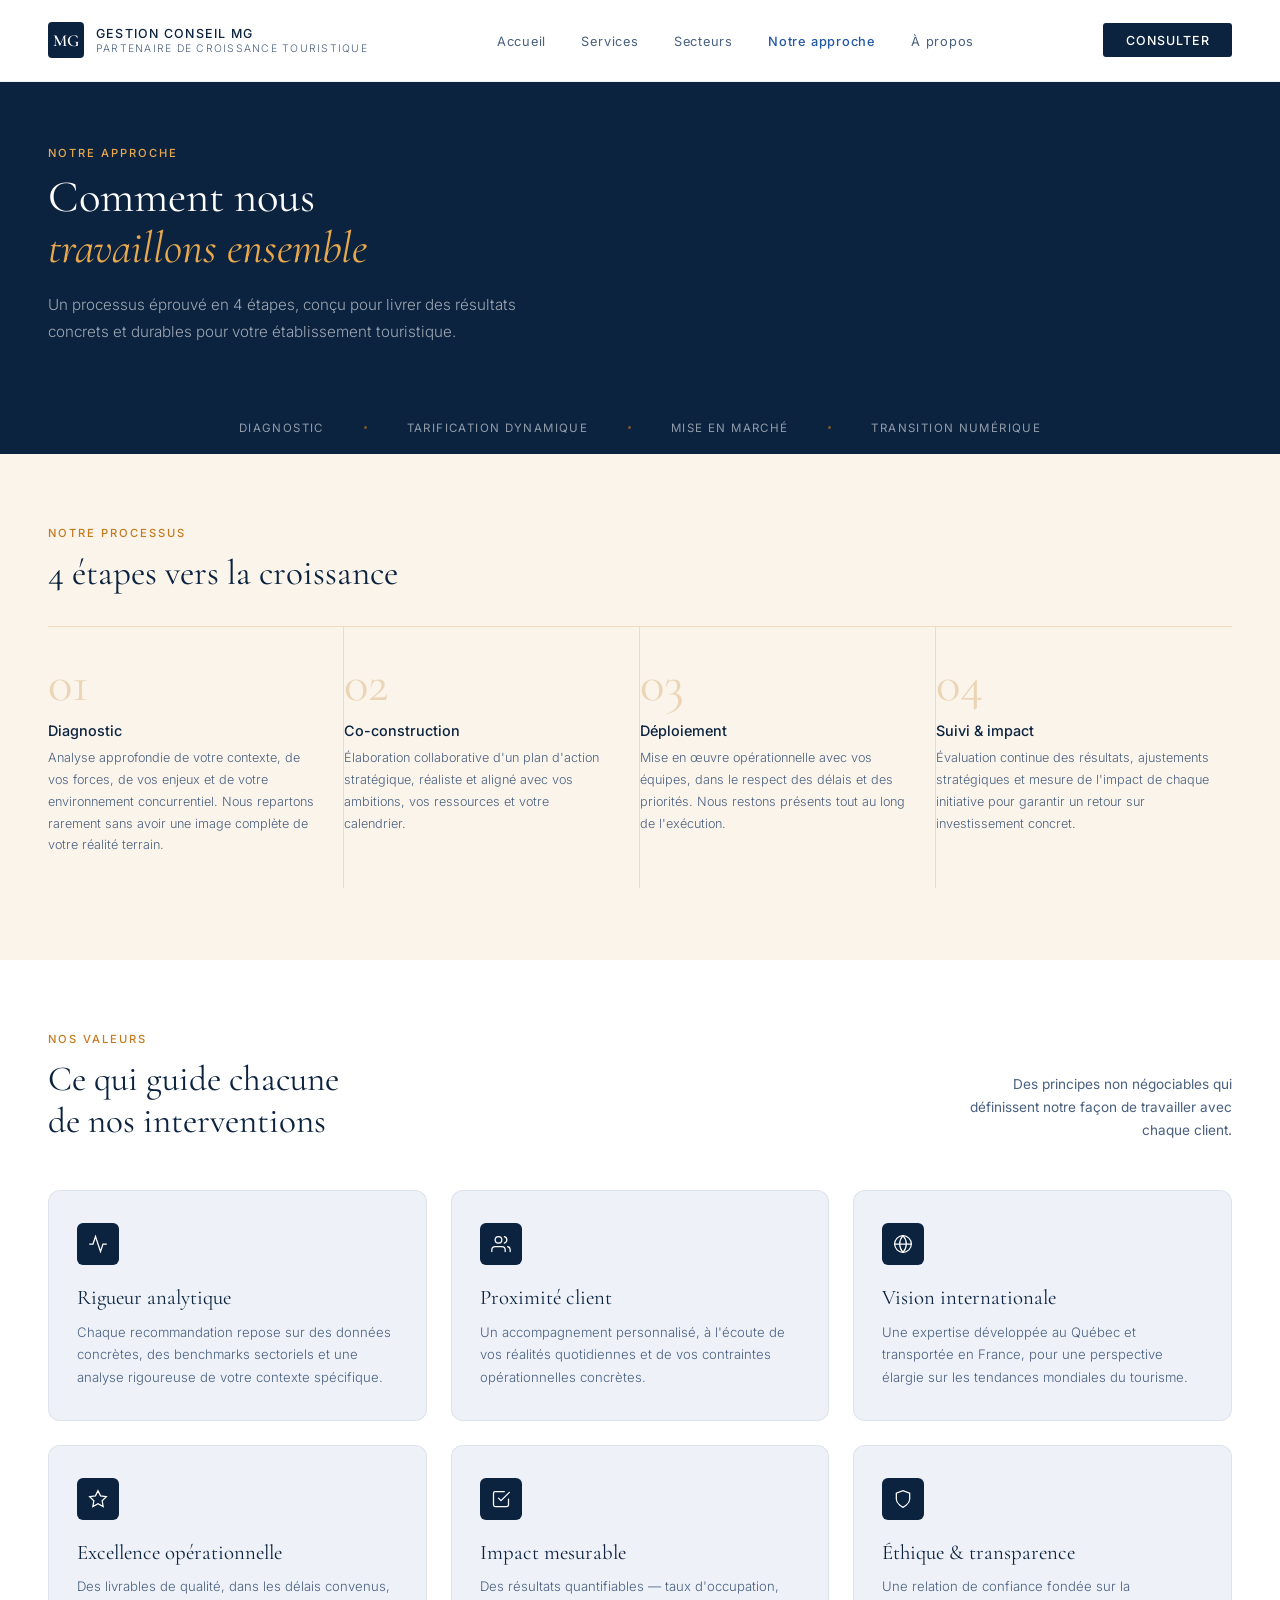
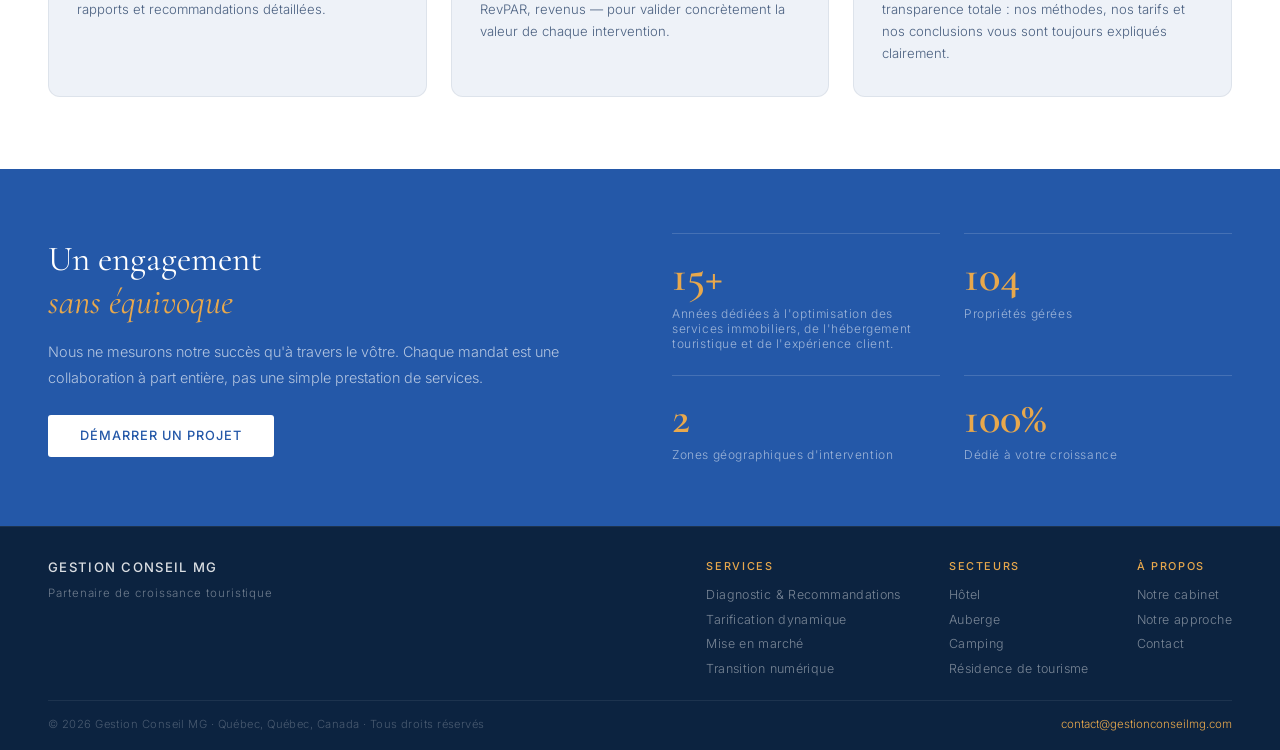
==== commit 4f4e5166: "Update approche.html" ====
--- a/approche.html
+++ b/approche.html
@@ -125,7 +125,7 @@
   </div>
   <div class="engagement-stats">
     <div class="e-stat"><div class="e-num">15+</div><div class="e-label">Années dédiées à l'optimisation des services immobiliers, de l'hébergement touristique et de l'expérience client.</div></div>
-    <div class="e-stat"><div class="e-num">100</div><div class="e-label">Propriétés gérées</div></div>
+    <div class="e-stat"><div class="e-num">104</div><div class="e-label">Propriétés gérées</div></div>
     <div class="e-stat"><div class="e-num">2</div><div class="e-label">Zones géographiques d'intervention</div></div>
     <div class="e-stat"><div class="e-num">100%</div><div class="e-label">Dédié à votre croissance</div></div>
   </div>
